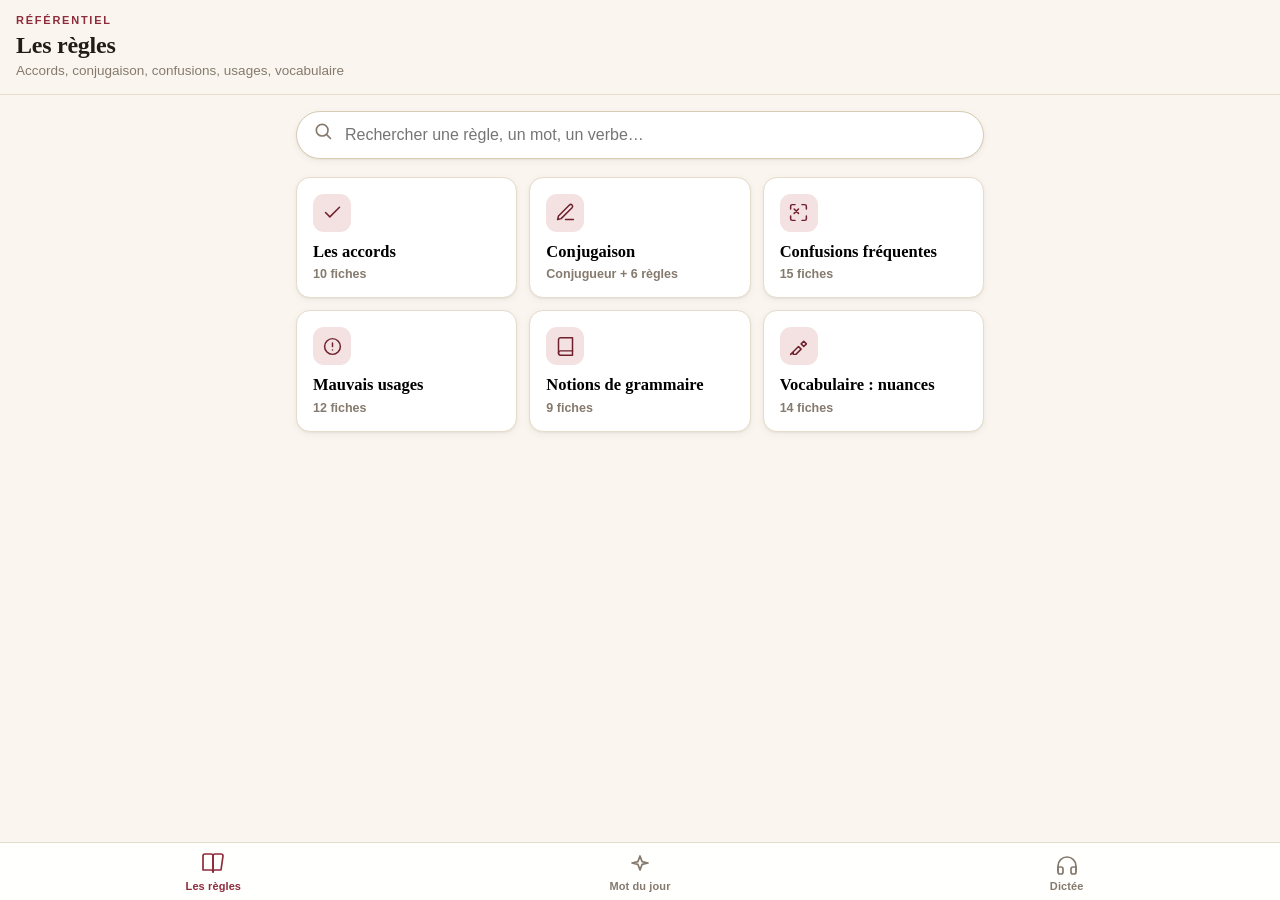
==== index.html @ b401f5de "Le Mot Juste — PWA d'apprentissage du français (version initiale) Trois onglets : Les règles (accord" ====
<!DOCTYPE html>
<html lang="fr">
<head>
  <meta charset="utf-8" />
  <meta name="viewport" content="width=device-width, initial-scale=1, viewport-fit=cover, maximum-scale=1" />
  <title>Le Mot Juste</title>
  <meta name="description" content="Apprendre le français : règles, conjugaison, mot du jour et dictées, hors-ligne." />

  <!-- PWA -->
  <link rel="manifest" href="manifest.webmanifest" />
  <meta name="theme-color" content="#8E2C3B" media="(prefers-color-scheme: light)" />
  <meta name="theme-color" content="#17140F" media="(prefers-color-scheme: dark)" />
  <link rel="icon" href="icons/icon.svg" type="image/svg+xml" />
  <link rel="apple-touch-icon" href="icons/icon-180.png" />
  <meta name="apple-mobile-web-app-capable" content="yes" />
  <meta name="apple-mobile-web-app-status-bar-style" content="black-translucent" />
  <meta name="apple-mobile-web-app-title" content="Le Mot Juste" />
  <meta name="mobile-web-app-capable" content="yes" />

  <link rel="stylesheet" href="css/styles.css" />
</head>
<body>
  <div id="app">
    <header class="app-header" id="app-header"></header>
    <main class="view" id="view" role="main"></main>
    <nav class="tabbar" id="tabbar" role="tablist"></nav>
  </div>

  <!-- Noyau -->
  <script src="js/core.js"></script>

  <!-- Données (chargées avant la logique) -->
  <script src="data/regles.js"></script>
  <script src="data/confusions.js"></script>
  <script src="data/mauvais-usages.js"></script>
  <script src="data/nuances.js"></script>
  <script src="data/grammaire.js"></script>
  <script src="data/mots.js"></script>
  <script src="data/verbes.js"></script>
  <script src="data/dictees.js"></script>

  <!-- Moteurs & vues -->
  <script src="js/conjugueur.js"></script>
  <script src="js/view-regles.js"></script>
  <script src="js/view-motdujour.js"></script>
  <script src="js/view-dictee.js"></script>

  <!-- Amorçage (en dernier) -->
  <script src="js/app.js"></script>
</body>
</html>
---- css/styles.css ----
/* =====================================================================
   Le Mot Juste — Design system
   Esthétique éditoriale : papier chaud, encre, accent bordeaux.
   Mobile-first, thème clair + sombre automatique.
   ===================================================================== */

/* ---------- Tokens ---------- */
:root {
  /* Couleurs — clair */
  --paper:        #FAF6EF;
  --paper-2:      #F3ECE0;
  --surface:      #FFFFFF;
  --surface-2:    #FBF8F2;
  --ink:          #211C16;
  --ink-2:        #4A4139;
  --muted:        #857A6D;
  --line:         #E6DCCB;
  --line-strong:  #D8CBB4;

  --accent:       #8E2C3B;   /* bordeaux / encre */
  --accent-soft:  #F3E2E1;
  --accent-ink:   #6E1F2C;
  --gold:         #B4832B;
  --gold-soft:    #F6ECD6;

  --green:        #2F7D51;
  --green-soft:   #E2F0E5;
  --amber:        #B97407;
  --amber-soft:   #FaEBCF;
  --red:          #B23A2E;
  --red-soft:     #F6E0DA;

  /* Typo */
  --serif: "Iowan Old Style", "Palatino Linotype", Palatino, "Book Antiqua",
           Georgia, "Noto Serif", "Times New Roman", serif;
  --sans:  -apple-system, BlinkMacSystemFont, "Segoe UI", Roboto, "Helvetica Neue",
           Arial, "Noto Sans", sans-serif;
  --mono:  "SF Mono", ui-monospace, "Menlo", "Roboto Mono", monospace;

  /* Espacement */
  --sp-1: 4px;  --sp-2: 8px;  --sp-3: 12px; --sp-4: 16px;
  --sp-5: 24px; --sp-6: 32px; --sp-7: 48px; --sp-8: 64px;

  --radius:    14px;
  --radius-sm: 10px;
  --radius-lg: 22px;

  --shadow-1: 0 1px 2px rgba(33,28,22,.06), 0 2px 8px rgba(33,28,22,.05);
  --shadow-2: 0 6px 24px rgba(33,28,22,.12);

  --tabbar-h: 66px;
  --maxw: 720px;

  color-scheme: light dark;
}

@media (prefers-color-scheme: dark) {
  :root {
    --paper:        #17140F;
    --paper-2:      #1F1B15;
    --surface:      #221E17;
    --surface-2:    #2A251D;
    --ink:          #F1E9DB;
    --ink-2:        #CFC4B2;
    --muted:        #9A8E7C;
    --line:         #352E24;
    --line-strong:  #463D2F;

    --accent:       #E08792;
    --accent-soft:  #3A2226;
    --accent-ink:   #F0AEB6;
    --gold:         #D7AE5E;
    --gold-soft:    #332B18;

    --green:        #6FC28C;
    --green-soft:   #1E2E23;
    --amber:        #E0A94A;
    --amber-soft:   #322913;
    --red:          #E28576;
    --red-soft:     #33211C;

    --shadow-1: 0 1px 2px rgba(0,0,0,.4);
    --shadow-2: 0 8px 28px rgba(0,0,0,.5);
  }
}

/* ---------- Reset & base ---------- */
* { box-sizing: border-box; }
html, body { margin: 0; padding: 0; }
html { -webkit-text-size-adjust: 100%; }
body {
  font-family: var(--sans);
  background: var(--paper);
  color: var(--ink);
  line-height: 1.5;
  font-size: 17px;
  -webkit-font-smoothing: antialiased;
  text-rendering: optimizeLegibility;
  overscroll-behavior-y: none;
}
h1, h2, h3, h4 { font-family: var(--serif); font-weight: 600; line-height: 1.2; margin: 0; }
p { margin: 0 0 var(--sp-3); }
a { color: var(--accent); }
button { font-family: inherit; }
:focus-visible { outline: 2px solid var(--accent); outline-offset: 2px; border-radius: 6px; }
::selection { background: var(--accent-soft); }

/* ---------- Layout applicatif ---------- */
#app {
  min-height: 100dvh;
  display: flex;
  flex-direction: column;
}
.app-header {
  position: sticky;
  top: 0;
  z-index: 20;
  background: color-mix(in srgb, var(--paper) 88%, transparent);
  backdrop-filter: saturate(140%) blur(10px);
  -webkit-backdrop-filter: saturate(140%) blur(10px);
  border-bottom: 1px solid var(--line);
  padding: calc(env(safe-area-inset-top) + var(--sp-3)) var(--sp-4) var(--sp-3);
}
.app-header .eyebrow {
  font-size: 11px; letter-spacing: .16em; text-transform: uppercase;
  color: var(--accent); font-weight: 700; margin-bottom: 2px;
}
.app-header h1 { font-size: 24px; letter-spacing: -.01em; }
.app-header .sub { color: var(--muted); font-size: 13.5px; margin-top: 2px; }

.view {
  flex: 1;
  width: 100%;
  max-width: var(--maxw);
  margin: 0 auto;
  padding: var(--sp-4) var(--sp-4) calc(var(--tabbar-h) + var(--sp-6) + env(safe-area-inset-bottom));
  animation: fade .28s ease both;
}
@keyframes fade { from { opacity: 0; transform: translateY(6px); } to { opacity: 1; transform: none; } }

/* ---------- Barre d'onglets ---------- */
.tabbar {
  position: fixed;
  bottom: 0; left: 0; right: 0;
  z-index: 30;
  display: flex;
  background: color-mix(in srgb, var(--surface) 92%, transparent);
  backdrop-filter: saturate(150%) blur(14px);
  -webkit-backdrop-filter: saturate(150%) blur(14px);
  border-top: 1px solid var(--line);
  padding-bottom: env(safe-area-inset-bottom);
}
.tabbar button {
  flex: 1;
  border: 0; background: none; cursor: pointer;
  display: flex; flex-direction: column; align-items: center; gap: 3px;
  padding: 10px 4px 8px;
  color: var(--muted);
  font-size: 11px; font-weight: 600; letter-spacing: .01em;
  transition: color .18s;
}
.tabbar button svg { width: 24px; height: 24px; stroke-width: 1.7; }
.tabbar button.active { color: var(--accent); }
.tabbar button.active svg { transform: translateY(-1px); }

/* ---------- Composants ---------- */
.card {
  background: var(--surface);
  border: 1px solid var(--line);
  border-radius: var(--radius);
  box-shadow: var(--shadow-1);
  padding: var(--sp-4);
}
.stack > * + * { margin-top: var(--sp-3); }
.muted { color: var(--muted); }
.center { text-align: center; }

/* Puce / catégorie */
.chip {
  display: inline-flex; align-items: center; gap: 6px;
  padding: 5px 11px; border-radius: 999px;
  background: var(--paper-2); color: var(--ink-2);
  font-size: 12.5px; font-weight: 600;
  border: 1px solid var(--line);
}
.chip.accent { background: var(--accent-soft); color: var(--accent-ink); border-color: transparent; }
.chip.gold   { background: var(--gold-soft); color: var(--gold); border-color: transparent; }

/* Boutons */
.btn {
  display: inline-flex; align-items: center; justify-content: center; gap: 8px;
  padding: 12px 18px; border-radius: 999px;
  font-size: 15px; font-weight: 650; cursor: pointer;
  border: 1px solid var(--line-strong); background: var(--surface); color: var(--ink);
  transition: transform .08s, background .18s, border-color .18s;
  min-height: 46px;
}
.btn:active { transform: scale(.97); }
.btn.primary { background: var(--accent); color: #fff; border-color: transparent; }
.btn.primary:disabled { opacity: .5; cursor: default; }
.btn.ghost { background: transparent; border-color: transparent; color: var(--accent); }
.btn.block { width: 100%; }
.btn svg { width: 19px; height: 19px; }

/* Champ de recherche */
.search {
  display: flex; align-items: center; gap: 10px;
  background: var(--surface); border: 1px solid var(--line-strong);
  border-radius: 999px; padding: 0 16px; height: 48px;
  box-shadow: var(--shadow-1);
}
.search svg { width: 20px; height: 20px; color: var(--muted); flex: none; }
.search input {
  flex: 1; border: 0; background: none; outline: none;
  font-size: 16px; color: var(--ink); font-family: inherit;
}

/* Grille de catégories */
.cat-grid { display: grid; grid-template-columns: 1fr 1fr; gap: var(--sp-3); }
.cat-tile {
  text-align: left; cursor: pointer;
  background: var(--surface); border: 1px solid var(--line);
  border-radius: var(--radius); padding: var(--sp-4);
  box-shadow: var(--shadow-1);
  transition: transform .1s, box-shadow .2s;
  display: flex; flex-direction: column; gap: 6px; min-height: 108px;
}
.cat-tile:active { transform: scale(.98); }
.cat-tile .ic {
  width: 38px; height: 38px; border-radius: 11px;
  display: grid; place-items: center; margin-bottom: 4px;
  background: var(--accent-soft); color: var(--accent-ink);
}
.cat-tile .ic svg { width: 21px; height: 21px; }
.cat-tile h3 { font-size: 16.5px; }
.cat-tile .count { font-size: 12.5px; color: var(--muted); font-weight: 600; }

/* Accordéon de règle */
.rule {
  background: var(--surface); border: 1px solid var(--line);
  border-radius: var(--radius); overflow: hidden; box-shadow: var(--shadow-1);
}
.rule + .rule { margin-top: var(--sp-3); }
.rule > summary {
  list-style: none; cursor: pointer; padding: var(--sp-4);
  display: flex; align-items: flex-start; gap: 12px;
  font-family: var(--serif); font-size: 17px; font-weight: 600;
}
.rule > summary::-webkit-details-marker { display: none; }
.rule > summary .marker {
  flex: none; margin-top: 3px; color: var(--accent);
  transition: transform .2s;
}
.rule[open] > summary .marker { transform: rotate(90deg); }
.rule .body { padding: 0 var(--sp-4) var(--sp-4); }
.rule .body p:last-child { margin-bottom: 0; }

/* Exemples correct / incorrect */
.ex { display: flex; gap: 10px; align-items: baseline; padding: 7px 0; }
.ex + .ex { border-top: 1px dashed var(--line); }
.ex .mark { flex: none; font-weight: 700; width: 20px; }
.ex.ok  .mark { color: var(--green); }
.ex.no  .mark { color: var(--red); }
.ex.no  .txt  { text-decoration: line-through; text-decoration-color: var(--red); color: var(--ink-2); }
.ex .txt em { font-style: normal; background: var(--gold-soft); padding: 0 3px; border-radius: 4px; }

.note {
  background: var(--surface-2); border-left: 3px solid var(--gold);
  padding: 10px 14px; border-radius: 0 var(--radius-sm) var(--radius-sm) 0;
  font-size: 15px; color: var(--ink-2);
}
.note.astuce { border-color: var(--accent); }

/* Section titre */
.section-head { display: flex; align-items: center; justify-content: space-between; margin: var(--sp-5) 0 var(--sp-3); }
.section-head h2 { font-size: 20px; }
.back {
  display: inline-flex; align-items: center; gap: 6px; cursor: pointer;
  background: none; border: 0; color: var(--accent); font-weight: 650; font-size: 15px;
  padding: 8px 0;
}
.back svg { width: 18px; height: 18px; }

/* Comparaison de mots (nuances) */
.nuance-pair { display: grid; gap: var(--sp-3); }
.nuance-word { border: 1px solid var(--line); border-radius: var(--radius-sm); padding: var(--sp-3) var(--sp-4); background: var(--surface-2); }
.nuance-word .w { font-family: var(--serif); font-size: 18px; font-weight: 600; color: var(--accent-ink); }
.nuance-word .d { font-size: 15px; color: var(--ink-2); margin-top: 2px; }
.nuance-word .e { font-size: 14.5px; color: var(--muted); font-style: italic; margin-top: 6px; }

/* ---------- Mot du jour ---------- */
.mdj-card {
  background: linear-gradient(160deg, var(--surface), var(--surface-2));
  border: 1px solid var(--line); border-radius: var(--radius-lg);
  box-shadow: var(--shadow-2); padding: var(--sp-6) var(--sp-5) var(--sp-5);
  position: relative; overflow: hidden;
}
.mdj-card::before {
  content: "«»"; position: absolute; top: -18px; right: 8px;
  font-family: var(--serif); font-size: 120px; color: var(--accent);
  opacity: .06; pointer-events: none;
}
.mdj-date { font-size: 12px; letter-spacing: .12em; text-transform: uppercase; color: var(--muted); font-weight: 700; }
.mdj-word { font-family: var(--serif); font-size: 40px; font-weight: 600; letter-spacing: -.01em; margin: 6px 0 2px; color: var(--accent-ink); line-height: 1.05; }
.mdj-meta { display: flex; flex-wrap: wrap; gap: 8px; align-items: center; margin: 4px 0 var(--sp-3); }
.mdj-pron { color: var(--muted); font-style: italic; }
.mdj-def { font-size: 18px; line-height: 1.5; }
.mdj-block { margin-top: var(--sp-4); }
.mdj-block .lbl { font-size: 12px; letter-spacing: .1em; text-transform: uppercase; color: var(--accent); font-weight: 700; margin-bottom: 6px; }
.mdj-ex { font-family: var(--serif); font-size: 16.5px; font-style: italic; color: var(--ink-2); padding-left: 14px; border-left: 2px solid var(--line-strong); }
.mdj-ex + .mdj-ex { margin-top: 10px; }
.syn-list { display: flex; flex-wrap: wrap; gap: 7px; }
.mdj-actions { display: flex; gap: 10px; margin-top: var(--sp-5); }

.hist-item {
  display: flex; align-items: center; gap: 12px; padding: var(--sp-3) 0;
  cursor: pointer; border-bottom: 1px solid var(--line);
}
.hist-item .w { font-family: var(--serif); font-size: 17px; font-weight: 600; }
.hist-item .dt { margin-left: auto; font-size: 12.5px; color: var(--muted); }

/* ---------- Dictée ---------- */
.level-list { display: grid; gap: var(--sp-3); }
.level-card {
  cursor: pointer; text-align: left; width: 100%;
  border: 1px solid var(--line); border-radius: var(--radius);
  background: var(--surface); padding: var(--sp-4); box-shadow: var(--shadow-1);
  display: flex; align-items: center; gap: var(--sp-4);
  transition: transform .1s;
}
.level-card:active { transform: scale(.98); }
.level-dot { width: 12px; height: 12px; border-radius: 50%; flex: none; }
.level-facile       .level-dot { background: var(--green); }
.level-intermediaire .level-dot { background: var(--amber); }
.level-expert       .level-dot { background: var(--red); }
.level-card h3 { font-size: 17px; }
.level-card .meta { font-size: 13px; color: var(--muted); }
.level-badge { font-size: 11px; font-weight: 700; text-transform: uppercase; letter-spacing: .08em; padding: 4px 9px; border-radius: 999px; }
.level-facile .level-badge        { background: var(--green-soft); color: var(--green); }
.level-intermediaire .level-badge { background: var(--amber-soft); color: var(--amber); }
.level-expert .level-badge        { background: var(--red-soft); color: var(--red); }

.player {
  display: flex; align-items: center; justify-content: center; gap: var(--sp-4);
  padding: var(--sp-4); background: var(--surface-2);
  border: 1px solid var(--line); border-radius: var(--radius); margin-bottom: var(--sp-4);
}
.play-btn {
  width: 64px; height: 64px; border-radius: 50%; border: 0; cursor: pointer;
  background: var(--accent); color: #fff; display: grid; place-items: center;
  box-shadow: var(--shadow-2); transition: transform .1s;
}
.play-btn:active { transform: scale(.94); }
.play-btn svg { width: 28px; height: 28px; }
.speed-ctl { display: flex; flex-direction: column; align-items: center; gap: 4px; font-size: 12px; color: var(--muted); }
.speed-ctl input { width: 110px; }

.dictee-input {
  width: 100%; min-height: 180px; resize: vertical;
  font-family: var(--serif); font-size: 17px; line-height: 1.7;
  padding: var(--sp-4); border: 1px solid var(--line-strong);
  border-radius: var(--radius); background: var(--surface); color: var(--ink);
  outline: none;
}
.dictee-input:focus { border-color: var(--accent); }

/* Résultat de dictée */
.score-ring { display: flex; align-items: center; gap: var(--sp-4); }
.score-num { font-family: var(--serif); font-size: 46px; font-weight: 600; }
.score-num small { font-size: 20px; color: var(--muted); }
.diff { font-family: var(--serif); font-size: 17px; line-height: 1.9; word-spacing: .04em; }
.diff .ok  { }
.diff .bad { background: var(--red-soft); color: var(--red); border-radius: 4px; padding: 0 3px; text-decoration: line-through; text-decoration-color: var(--red); }
.diff .miss{ background: var(--green-soft); color: var(--green); border-radius: 4px; padding: 0 3px; }
.diff .ins { background: var(--amber-soft); color: var(--amber); border-radius: 4px; padding: 0 3px; }
.legend { display: flex; flex-wrap: wrap; gap: 14px; font-size: 13px; color: var(--muted); margin-top: var(--sp-3); }
.legend span { display: inline-flex; align-items: center; gap: 6px; }
.legend i { width: 12px; height: 12px; border-radius: 3px; display: inline-block; }

/* Divers */
.empty { text-align: center; color: var(--muted); padding: var(--sp-7) var(--sp-4); }
.empty svg { width: 46px; height: 46px; opacity: .4; margin-bottom: var(--sp-3); }
.spacer { height: var(--sp-4); }
.hidden { display: none !important; }

@media (min-width: 560px) {
  .cat-grid { grid-template-columns: 1fr 1fr 1fr; }
}
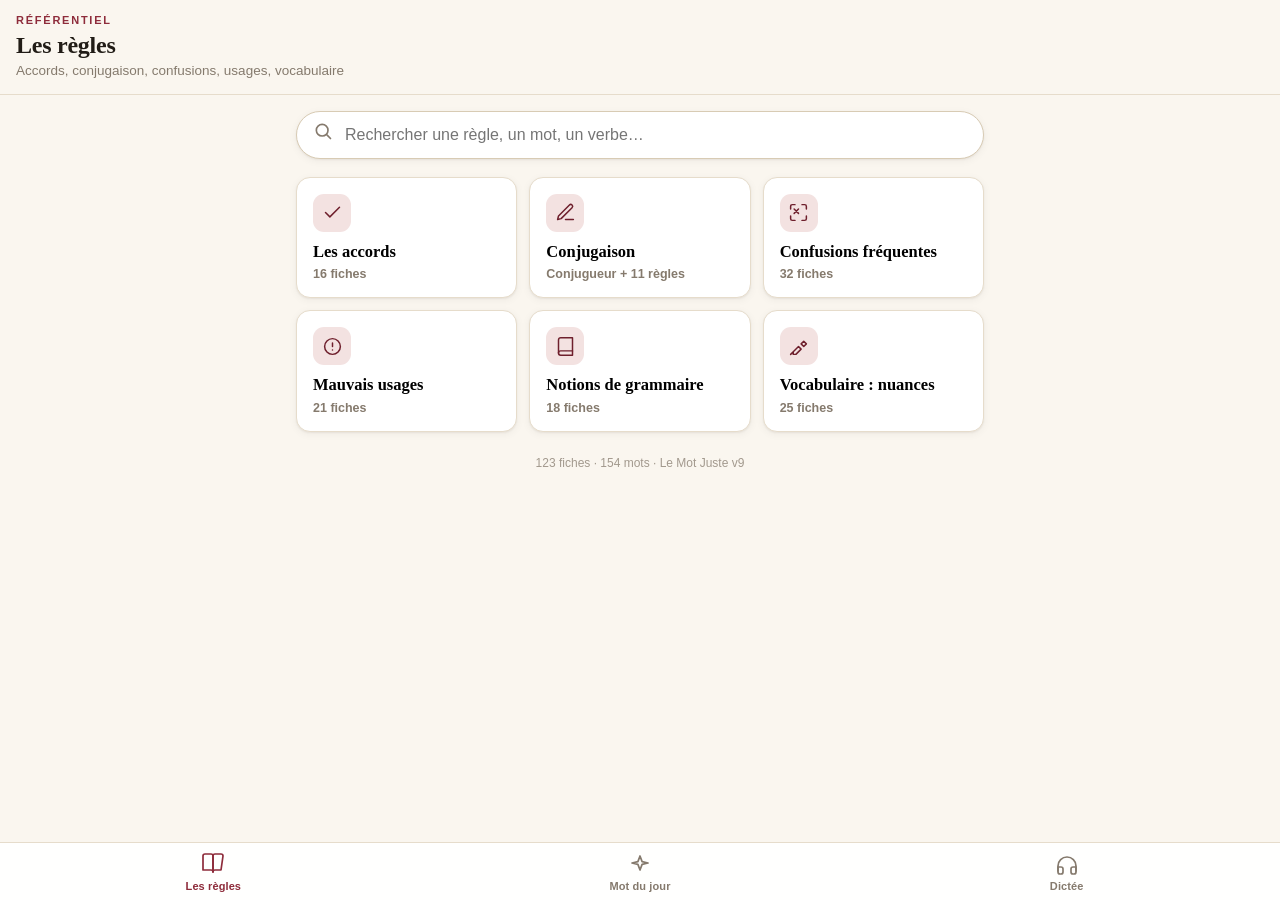
==== commit d87c1a63: "Fiches plus détaillées : section « Pour aller plus loin » - Nouveau contenu approfondi (cas particul" ====
--- a/index.html
+++ b/index.html
@@ -38,6 +38,8 @@
   <script src="data/mots.js"></script>
   <script src="data/verbes.js"></script>
   <script src="data/dictees.js"></script>
+  <script src="data/quiz.js"></script>
+  <script src="data/approfondissements.js"></script>
 
   <!-- Moteurs & vues -->
   <script src="js/conjugueur.js"></script>
--- a/css/styles.css
+++ b/css/styles.css
@@ -386,3 +386,58 @@
 @media (min-width: 560px) {
   .cat-grid { grid-template-columns: 1fr 1fr 1fr; }
 }
+
+/* ---------- Carte de règle (liste) ---------- */
+.rule-card {
+  display: flex; align-items: center; gap: 14px; width: 100%; text-align: left; cursor: pointer;
+  background: var(--surface); border: 1px solid var(--line); border-radius: var(--radius);
+  box-shadow: var(--shadow-1); padding: 16px 18px;
+  transition: transform .1s, box-shadow .2s, border-color .2s;
+}
+.rule-card:active { transform: scale(.99); }
+.rule-card:hover { border-color: var(--line-strong); }
+.rule-card + .rule-card { margin-top: 10px; }
+.rule-card .rc-body { flex: 1; min-width: 0; }
+.rule-card .rc-title { font-family: var(--serif); font-weight: 500; font-size: 18px; letter-spacing: -.005em; color: var(--ink); }
+.rule-card .rc-sub { font-size: 13.5px; color: var(--muted); margin-top: 3px; line-height: 1.4; }
+.rule-card .rc-arrow { color: var(--line-strong); flex: none; display: grid; place-items: center; }
+.rule-card:hover .rc-arrow { color: var(--accent); }
+
+/* ---------- Page « cours » ---------- */
+.cours-title { font-family: var(--serif); font-size: 27px; font-weight: 600; color: var(--accent-ink); line-height: 1.15; margin: 4px 0 6px; }
+.cours-lead { font-size: 16px; color: var(--muted); margin-bottom: 18px; }
+.cours-body { font-size: 16.5px; line-height: 1.62; }
+.cours-body p { margin: 0 0 12px; }
+.cours-section-lbl { font-size: 12px; letter-spacing: .1em; text-transform: uppercase; color: var(--accent); font-weight: 700; margin: 22px 0 8px; }
+
+/* ---------- Quiz ---------- */
+.quiz-progress { display: flex; align-items: center; justify-content: space-between; font-size: 13px; color: var(--muted); font-weight: 600; margin-bottom: 10px; }
+.quiz-bar { height: 6px; background: var(--line); border-radius: 999px; overflow: hidden; margin-bottom: 24px; }
+.quiz-bar > i { display: block; height: 100%; background: var(--accent); border-radius: 999px; transition: width .35s ease; }
+.quiz-question { font-family: var(--serif); font-size: 21px; line-height: 1.5; margin-bottom: 20px; }
+.quiz-blank { display: inline-block; min-width: 60px; border-bottom: 2.5px dashed var(--accent); vertical-align: baseline; }
+.quiz-opts { display: flex; flex-direction: column; gap: 10px; }
+.quiz-opt {
+  display: flex; align-items: center; gap: 12px; width: 100%; text-align: left; cursor: pointer;
+  padding: 15px 18px; border: 1.5px solid var(--line-strong); border-radius: var(--radius);
+  background: var(--surface); font-family: var(--serif); font-size: 17.5px; color: var(--ink);
+  transition: background .15s, border-color .15s, transform .08s, opacity .2s;
+}
+.quiz-opt:active { transform: scale(.99); }
+.quiz-opt .dot { width: 22px; height: 22px; border-radius: 50%; border: 2px solid var(--line-strong); flex: none; display: grid; place-items: center; }
+.quiz-opt .dot svg { width: 14px; height: 14px; }
+.quiz-opt.correct { border-color: var(--green); background: var(--green-soft); }
+.quiz-opt.correct .dot { border-color: var(--green); background: var(--green); color: #fff; }
+.quiz-opt.wrong { border-color: var(--red); background: var(--red-soft); }
+.quiz-opt.wrong .dot { border-color: var(--red); background: var(--red); color: #fff; }
+.quiz-opt.locked { cursor: default; }
+.quiz-opt.dim { opacity: .5; }
+.quiz-explain { margin-top: 18px; }
+.quiz-result { text-align: center; padding: 24px 0 8px; }
+.quiz-medal { font-size: 54px; line-height: 1; margin-bottom: 10px; }
+.quiz-score { font-family: var(--serif); font-size: 56px; font-weight: 600; color: var(--accent-ink); line-height: 1; }
+.quiz-score small { font-size: 26px; color: var(--muted); }
+.niv-badge { display: inline-block; font-size: 11px; font-weight: 700; text-transform: uppercase; letter-spacing: .07em; padding: 4px 10px; border-radius: 999px; }
+.niv-1 { background: var(--green-soft); color: var(--green); }
+.niv-2 { background: var(--amber-soft); color: var(--amber); }
+.niv-3 { background: var(--red-soft); color: var(--red); }
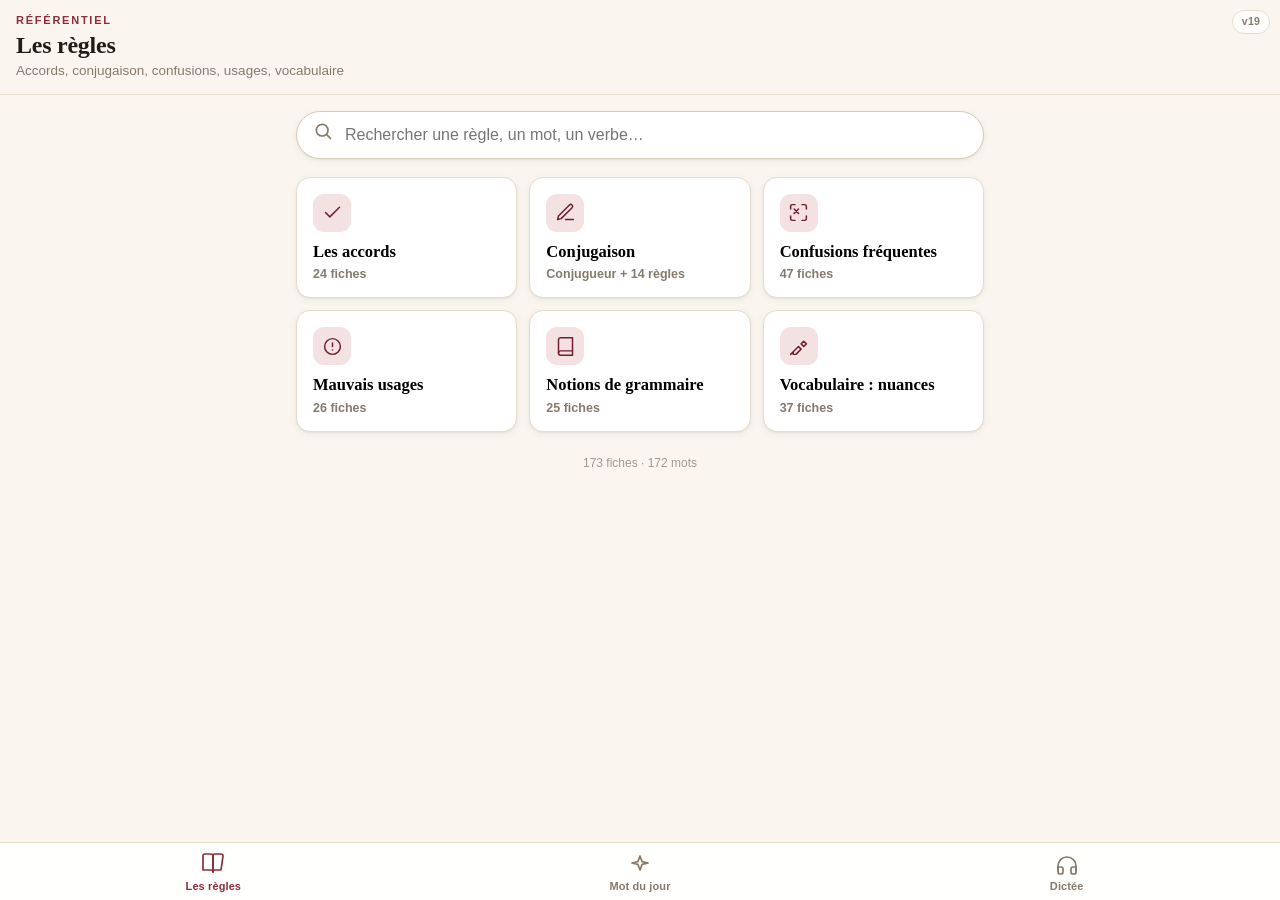
==== commit 96e2bcd0: "Indicateur de version en haut à droite (persistant) - Badge fixe (position: fixed, top-right), en de" ====
--- a/index.html
+++ b/index.html
@@ -22,6 +22,7 @@
 <body>
   <div id="app">
     <header class="app-header" id="app-header"></header>
+    <div class="version-badge" id="version-badge"></div>
     <main class="view" id="view" role="main"></main>
     <nav class="tabbar" id="tabbar" role="tablist"></nav>
   </div>
--- a/css/styles.css
+++ b/css/styles.css
@@ -137,6 +137,25 @@
   animation: fade .28s ease both;
 }
 @keyframes fade { from { opacity: 0; transform: translateY(6px); } to { opacity: 1; transform: none; } }
+
+/* ---------- Indicateur de version ---------- */
+.version-badge {
+  position: fixed;
+  top: calc(env(safe-area-inset-top) + 10px);
+  right: 10px;
+  z-index: 25;
+  font-size: 10.5px;
+  font-weight: 700;
+  letter-spacing: .02em;
+  color: var(--muted);
+  background: color-mix(in srgb, var(--surface) 80%, transparent);
+  border: 1px solid var(--line);
+  border-radius: 999px;
+  padding: 3px 9px;
+  pointer-events: none;
+  backdrop-filter: blur(6px);
+  -webkit-backdrop-filter: blur(6px);
+}
 
 /* ---------- Barre d'onglets ---------- */
 .tabbar {
